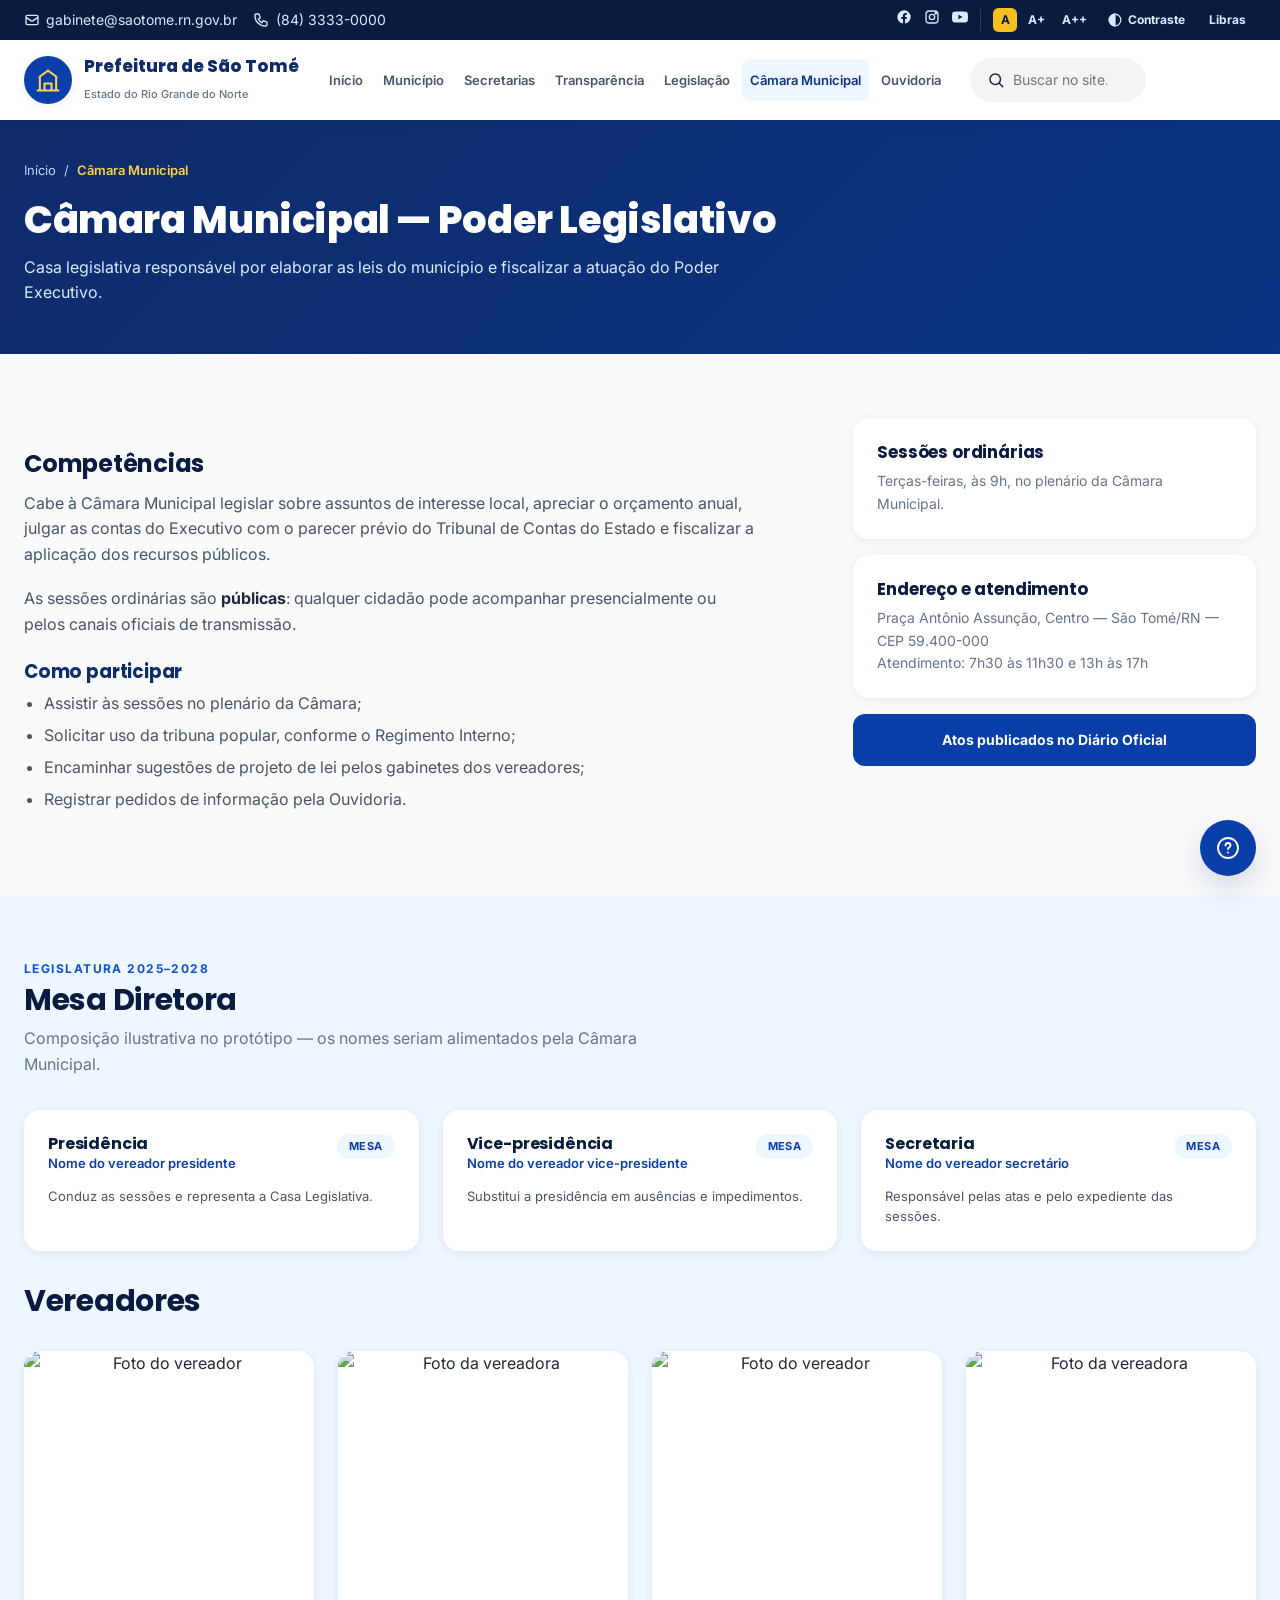
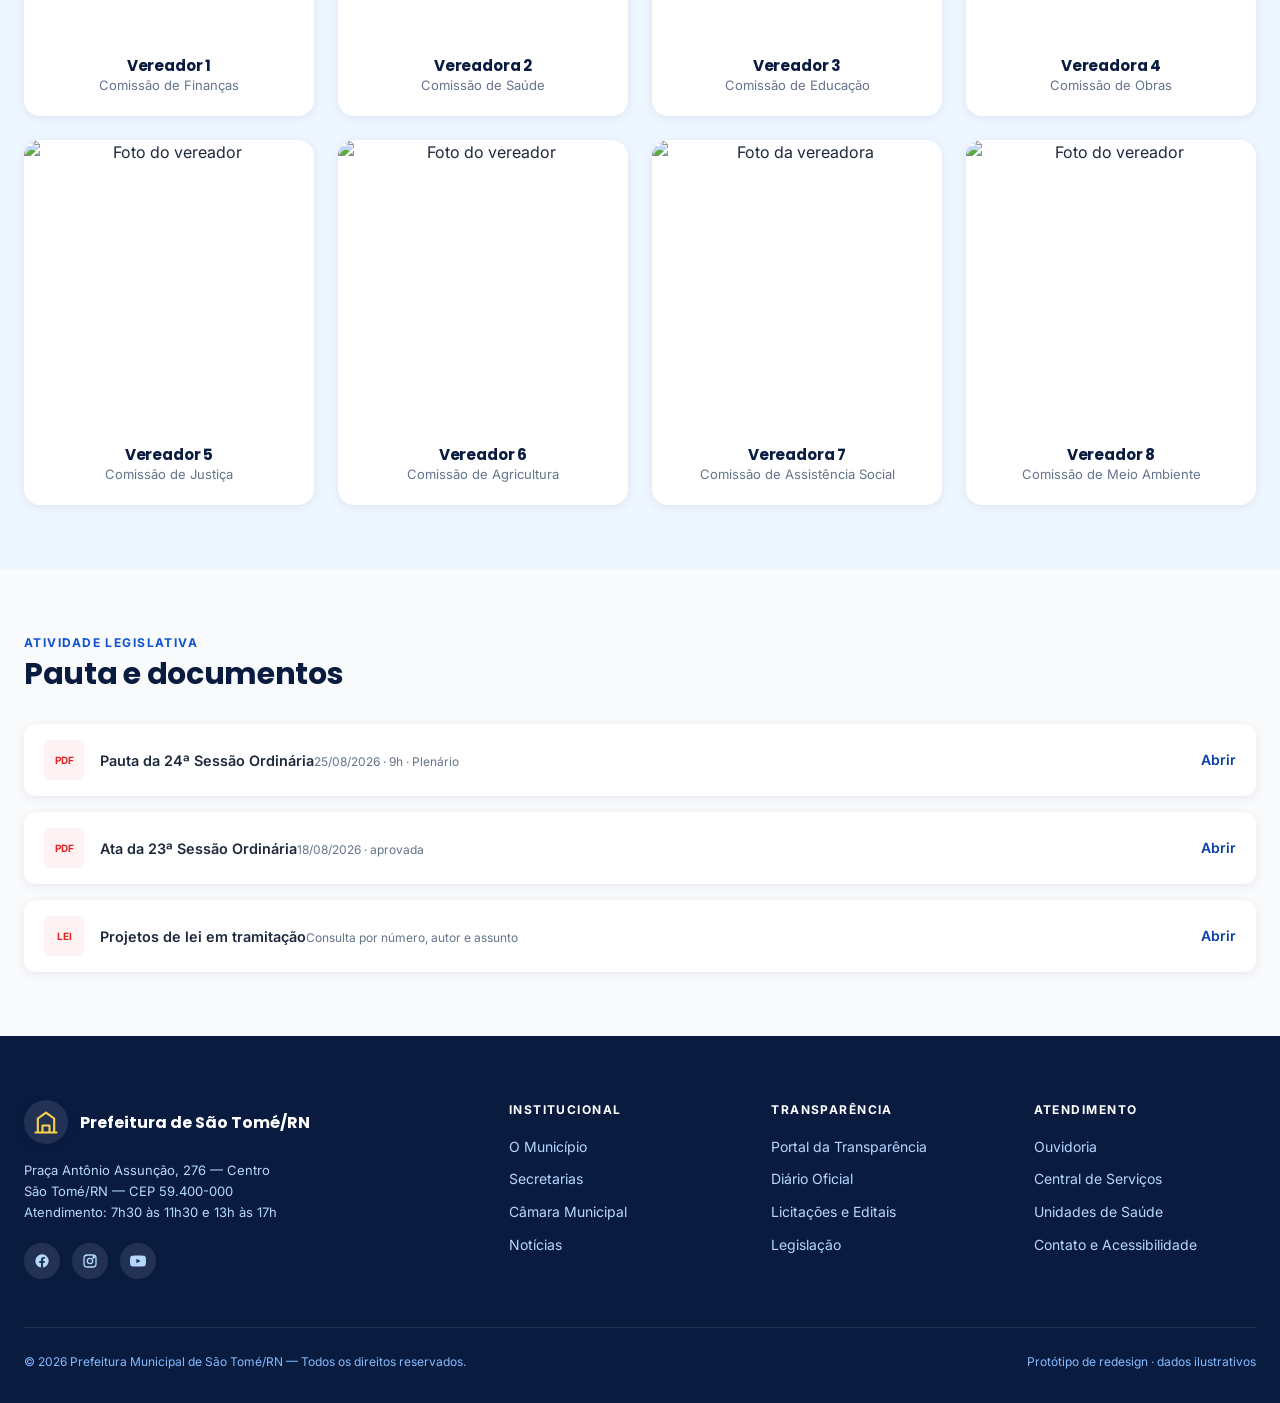
==== camara.html @ 7d00f26e "Add new HTML pages for services, transparency, educational units, and health units - Created servico" ====
<!DOCTYPE html>
<html lang="pt-BR">
<head>
<meta charset="UTF-8">
<meta name="viewport" content="width=device-width, initial-scale=1.0">
<title>Câmara Municipal — Prefeitura Municipal de São Tomé/RN</title>
<meta name="description" content="Poder Legislativo de São Tomé/RN: mesa diretora, vereadores, sessões e atividade legislativa.">
<link rel="preconnect" href="https://fonts.googleapis.com">
<link rel="preconnect" href="https://fonts.gstatic.com" crossorigin>
<link href="https://fonts.googleapis.com/css2?family=Inter:wght@400;500;600;700;800&family=Poppins:wght@600;700;800&display=swap" rel="stylesheet">
<link rel="stylesheet" href="assets/css/site.css">
<script src="assets/js/site.js" defer></script>
</head>
<body data-page="camara">

<main id="conteudo">

  <section class="page-hero">
    <div class="container">
      <nav class="breadcrumb" aria-label="Você está em">
        <a href="index.html">Início</a> <span>/</span> <span aria-current="page">Câmara Municipal</span>
      </nav>
      <h1>Câmara Municipal — Poder Legislativo</h1>
      <p>Casa legislativa responsável por elaborar as leis do município e fiscalizar a atuação do Poder Executivo.</p>
    </div>
  </section>

  <section class="section">
    <div class="container">
      <div class="grid grid--sidebar">
        <div class="prose">
          <h2>Competências</h2>
          <p>Cabe à Câmara Municipal legislar sobre assuntos de interesse local, apreciar o orçamento anual, julgar as contas do Executivo com o parecer prévio do Tribunal de Contas do Estado e fiscalizar a aplicação dos recursos públicos.</p>
          <p>As sessões ordinárias são <strong>públicas</strong>: qualquer cidadão pode acompanhar presencialmente ou pelos canais oficiais de transmissão.</p>
          <h3>Como participar</h3>
          <ul>
            <li>Assistir às sessões no plenário da Câmara;</li>
            <li>Solicitar uso da tribuna popular, conforme o Regimento Interno;</li>
            <li>Encaminhar sugestões de projeto de lei pelos gabinetes dos vereadores;</li>
            <li>Registrar pedidos de informação pela <a href="ouvidoria.html">Ouvidoria</a>.</li>
          </ul>
        </div>

        <aside class="stack">
          <div class="card">
            <div class="card__body">
              <h3 class="card__title">Sessões ordinárias</h3>
              <p class="card__text">Terças-feiras, às 9h, no plenário da Câmara Municipal.</p>
            </div>
          </div>
          <div class="card">
            <div class="card__body">
              <h3 class="card__title">Endereço e atendimento</h3>
              <p class="card__text">Praça Antônio Assunção, Centro — São Tomé/RN — CEP 59.400-000<br>Atendimento: 7h30 às 11h30 e 13h às 17h</p>
            </div>
          </div>
          <a class="btn btn--primary btn--block" href="https://www.diariomunicipal.com.br/femurn/" target="_blank" rel="noopener">Atos publicados no Diário Oficial</a>
        </aside>
      </div>
    </div>
  </section>

  <section class="section section--soft">
    <div class="container">
      <div class="section-head">
        <p class="eyebrow">Legislatura 2025–2028</p>
        <h2 class="section-title">Mesa Diretora</h2>
        <p class="lead">Composição ilustrativa no protótipo — os nomes seriam alimentados pela Câmara Municipal.</p>
      </div>

      <div class="grid grid--3 mb-4">
        <div class="unit-card">
          <div class="unit-card__head">
            <div><h3>Presidência</h3><p class="unit-card__role">Nome do vereador presidente</p></div>
            <span class="badge badge--soft">Mesa</span>
          </div>
          <p class="meta-line">Conduz as sessões e representa a Casa Legislativa.</p>
        </div>
        <div class="unit-card">
          <div class="unit-card__head">
            <div><h3>Vice-presidência</h3><p class="unit-card__role">Nome do vereador vice-presidente</p></div>
            <span class="badge badge--soft">Mesa</span>
          </div>
          <p class="meta-line">Substitui a presidência em ausências e impedimentos.</p>
        </div>
        <div class="unit-card">
          <div class="unit-card__head">
            <div><h3>Secretaria</h3><p class="unit-card__role">Nome do vereador secretário</p></div>
            <span class="badge badge--soft">Mesa</span>
          </div>
          <p class="meta-line">Responsável pelas atas e pelo expediente das sessões.</p>
        </div>
      </div>

      <div class="section-head">
        <h2 class="section-title">Vereadores</h2>
      </div>

      <div class="grid grid--4">
        <div class="person"><img src="https://placehold.co/300x300/0f2c6a/eef6ff?text=Vereador" alt="Foto do vereador"><h3>Vereador 1</h3><p>Comissão de Finanças</p></div>
        <div class="person"><img src="https://placehold.co/300x300/0a3ea8/eef6ff?text=Vereadora" alt="Foto da vereadora"><h3>Vereadora 2</h3><p>Comissão de Saúde</p></div>
        <div class="person"><img src="https://placehold.co/300x300/0c3384/eef6ff?text=Vereador" alt="Foto do vereador"><h3>Vereador 3</h3><p>Comissão de Educação</p></div>
        <div class="person"><img src="https://placehold.co/300x300/0f52d1/eef6ff?text=Vereadora" alt="Foto da vereadora"><h3>Vereadora 4</h3><p>Comissão de Obras</p></div>
        <div class="person"><img src="https://placehold.co/300x300/0f2c6a/eef6ff?text=Vereador" alt="Foto do vereador"><h3>Vereador 5</h3><p>Comissão de Justiça</p></div>
        <div class="person"><img src="https://placehold.co/300x300/0a3ea8/eef6ff?text=Vereador" alt="Foto do vereador"><h3>Vereador 6</h3><p>Comissão de Agricultura</p></div>
        <div class="person"><img src="https://placehold.co/300x300/0c3384/eef6ff?text=Vereadora" alt="Foto da vereadora"><h3>Vereadora 7</h3><p>Comissão de Assistência Social</p></div>
        <div class="person"><img src="https://placehold.co/300x300/0f52d1/eef6ff?text=Vereador" alt="Foto do vereador"><h3>Vereador 8</h3><p>Comissão de Meio Ambiente</p></div>
      </div>
    </div>
  </section>

  <section class="section">
    <div class="container">
      <div class="section-head">
        <p class="eyebrow">Atividade legislativa</p>
        <h2 class="section-title">Pauta e documentos</h2>
      </div>
      <div class="stack">
        <a class="doc-item" href="#">
          <span class="doc-item__icon">PDF</span>
          <span><strong>Pauta da 24ª Sessão Ordinária</strong><span class="doc-item__meta">25/08/2026 · 9h · Plenário</span></span>
          <span class="link-more">Abrir</span>
        </a>
        <a class="doc-item" href="#">
          <span class="doc-item__icon">PDF</span>
          <span><strong>Ata da 23ª Sessão Ordinária</strong><span class="doc-item__meta">18/08/2026 · aprovada</span></span>
          <span class="link-more">Abrir</span>
        </a>
        <a class="doc-item" href="legislacao.html">
          <span class="doc-item__icon">LEI</span>
          <span><strong>Projetos de lei em tramitação</strong><span class="doc-item__meta">Consulta por número, autor e assunto</span></span>
          <span class="link-more">Abrir</span>
        </a>
      </div>
    </div>
  </section>

</main>

</body>
</html>
---- assets/css/site.css ----
/* ==========================================================================
   Portal da Prefeitura de São Tomé/RN - Protótipo de alta fidelidade
   Folha de estilo única compartilhada por todas as páginas.
   Sumário:
     1. Tokens de design
     2. Reset e base
     3. Acessibilidade (contraste, escala de fonte, skip link)
     4. Layout (container, seções, grids)
     5. Tipografia
     6. Botões e badges
     7. Chrome do site (topbar, header, menu, rodapé, botão flutuante)
     8. Heros
     9. Componentes de conteúdo
    10. Utilitários
    11. Responsivo
   ========================================================================== */

/* ============================ 1. Tokens ================================== */
:root {
  --primary-50:#eef6ff;  --primary-100:#d9ebff; --primary-200:#b6d8ff;
  --primary-300:#84bcff;  --primary-400:#4c97ff; --primary-500:#2472fa;
  --primary-600:#0f52d1;  --primary-700:#0a3ea8; --primary-800:#0c3384;
  --primary-900:#0f2c6a;  --primary-950:#0a1b40;

  --accent-100:#fff3c4; --accent-200:#fce588; --accent-300:#fad24c;
  --accent-400:#f7bf22; --accent-500:#e8a20a; --accent-600:#c67d06;
  --accent-700:#9e5b09;

  --leaf-500:#1e8f5f; --leaf-600:#187348;
  --danger-500:#dc2626; --danger-50:#fef2f2;

  --slate-400:#94a3b8; --slate-500:#64748b; --slate-600:#475569;
  --slate-700:#334155; --slate-800:#1e293b; --slate-900:#0f172a;
  --gray-50:#f9fafb; --gray-100:#f3f4f6; --gray-200:#e5e7eb;

  --bg:var(--gray-50);
  --surface:#ffffff;
  --text:var(--slate-800);
  --muted:var(--slate-500);
  --border:var(--gray-200);

  --font-sans:'Inter', ui-sans-serif, system-ui, -apple-system, sans-serif;
  --font-display:'Poppins', ui-sans-serif, system-ui, sans-serif;

  --radius-sm:.5rem; --radius:.75rem; --radius-lg:1rem; --radius-xl:1.25rem;
  --shadow-card:0 2px 10px rgba(15,44,106,.08);
  --shadow-hover:0 12px 28px rgba(15,44,106,.16);

  --container:80rem;
  --header-h:5rem;
}

/* ========================= 2. Reset e base =============================== */
*, *::before, *::after { box-sizing: border-box; }
html { scroll-behavior: smooth; -webkit-text-size-adjust: 100%; }
body {
  margin: 0;
  background: var(--bg);
  color: var(--text);
  font-family: var(--font-sans);
  font-size: 1rem;
  line-height: 1.6;
  -webkit-font-smoothing: antialiased;
}
img { max-width: 100%; display: block; }
svg { flex-shrink: 0; }
a { color: inherit; text-decoration: none; }
button, input, select, textarea { font: inherit; color: inherit; }
h1, h2, h3, h4 { font-family: var(--font-display); margin: 0; line-height: 1.2; letter-spacing: -.01em; }
p { margin: 0; }
ul, ol { margin: 0; padding: 0; list-style: none; }
:focus-visible { outline: 3px solid var(--primary-400); outline-offset: 2px; border-radius: 4px; }

::-webkit-scrollbar { width: 10px; }
::-webkit-scrollbar-track { background: var(--primary-50); }
::-webkit-scrollbar-thumb { background: var(--primary-600); border-radius: 8px; }

/* ======================= 3. Acessibilidade =============================== */
.skip-link {
  position: absolute; left: -9999px; top: 0; z-index: 999;
  background: var(--primary-800); color: #fff; padding: .75rem 1.25rem;
  border-radius: 0 0 var(--radius) 0; font-weight: 600;
}
.skip-link:focus { left: 1rem; top: 1rem; border-radius: var(--radius); }

html.font-lg { font-size: 112.5%; }
html.font-xl { font-size: 125%; }

html.contrast body { background: #000; color: #fff; }
html.contrast .topbar,
html.contrast .site-header,
html.contrast .site-footer,
html.contrast .card,
html.contrast .news-card,
html.contrast .unit-card,
html.contrast .list-item,
html.contrast .form,
html.contrast .stat,
html.contrast .person,
html.contrast .doc-item,
html.contrast .accordion,
html.contrast .table-wrap,
html.contrast .shortcuts__bar,
html.contrast .page-hero,
html.contrast .home-hero,
html.contrast .section--band,
html.contrast .section--soft { background: #000 !important; color: #fff !important; }
html.contrast .card,
html.contrast .news-card,
html.contrast .unit-card,
html.contrast .list-item,
html.contrast .form,
html.contrast .stat,
html.contrast .person,
html.contrast .doc-item,
html.contrast .accordion,
html.contrast .table-wrap,
html.contrast .shortcuts__bar { border: 1px solid #fff; box-shadow: none; }
html.contrast a, html.contrast .nav-link { text-decoration: underline; }
html.contrast .btn { background: #000 !important; color: #fff !important; border: 2px solid #fff !important; }
html.contrast .eyebrow,
html.contrast .muted,
html.contrast .lead,
html.contrast .card__text,
html.contrast .section-title,
html.contrast .card__title,
html.contrast h1, html.contrast h2, html.contrast h3 { color: #fff !important; }
html.contrast img { filter: grayscale(1) contrast(1.2); }
html.contrast .badge, html.contrast .chip { background: #000 !important; color: #fff !important; border: 1px solid #fff; }
html.contrast .home-hero::before, html.contrast .map-mock::before { display: none; }

/* ============================ 4. Layout ================================== */
.container { width: 100%; max-width: var(--container); margin-inline: auto; padding-inline: 1rem; }
@media (min-width: 640px) { .container { padding-inline: 1.5rem; } }

.section { padding-block: 4rem; }
.section--tight { padding-block: 2.5rem; }
.section--band { background: var(--primary-950); color: #fff; }
.section--soft { background: var(--primary-50); }

.grid { display: grid; gap: 1.5rem; }
.grid--2 { grid-template-columns: repeat(2, minmax(0, 1fr)); }
.grid--3 { grid-template-columns: repeat(3, minmax(0, 1fr)); }
.grid--4 { grid-template-columns: repeat(4, minmax(0, 1fr)); }
.grid--sidebar { grid-template-columns: 2fr 1fr; }
.stack { display: flex; flex-direction: column; gap: 1rem; }
.row { display: flex; align-items: center; gap: .75rem; flex-wrap: wrap; }
.row--between { justify-content: space-between; align-items: flex-end; }

/* ========================= 5. Tipografia ================================= */
.eyebrow {
  font-size: .75rem; font-weight: 700; letter-spacing: .12em;
  text-transform: uppercase; color: var(--primary-600); margin-bottom: .25rem;
}
.section--band .eyebrow { color: var(--accent-400); }
.section-title { font-size: clamp(1.5rem, 1.2rem + 1.2vw, 1.875rem); font-weight: 700; color: var(--primary-950); }
.section--band .section-title { color: #fff; }
.section-head { margin-bottom: 2rem; max-width: 40rem; }
.lead { color: var(--muted); font-size: 1rem; margin-top: .5rem; }
.section--band .lead { color: var(--primary-200); }
.muted { color: var(--muted); }
.small { font-size: .8125rem; }

.prose { max-width: 46rem; color: var(--slate-600); }
.prose p { margin-bottom: 1.15rem; }
.prose h2 { font-size: 1.5rem; color: var(--primary-950); margin: 2rem 0 .75rem; }
.prose h3 { font-size: 1.15rem; color: var(--primary-900); margin: 1.5rem 0 .5rem; }
.prose ul { list-style: disc; padding-left: 1.25rem; margin-bottom: 1.15rem; }
.prose li { margin-bottom: .4rem; }
.prose strong { color: var(--slate-800); }
.prose blockquote {
  border-left: 4px solid var(--accent-400); background: var(--primary-50);
  padding: 1rem 1.25rem; border-radius: 0 var(--radius) var(--radius) 0;
  color: var(--slate-700); font-style: italic; margin-bottom: 1.15rem;
}

/* ====================== 6. Botões e badges =============================== */
.btn {
  display: inline-flex; align-items: center; justify-content: center; gap: .5rem;
  padding: .85rem 1.5rem; border-radius: var(--radius);
  font-size: .875rem; font-weight: 700; border: 1px solid transparent;
  cursor: pointer; transition: background .2s, color .2s, box-shadow .2s, border-color .2s;
}
.btn--primary { background: var(--primary-700); color: #fff; }
.btn--primary:hover { background: var(--primary-800); box-shadow: var(--shadow-hover); }
.btn--accent { background: var(--accent-400); color: var(--primary-950); box-shadow: var(--shadow-hover); }
.btn--accent:hover { background: var(--accent-300); }
.btn--ghost { background: rgba(255,255,255,.1); color: #fff; border-color: rgba(255,255,255,.25); }
.btn--ghost:hover { background: rgba(255,255,255,.2); }
.btn--outline { background: transparent; color: var(--primary-700); border-color: var(--primary-200); }
.btn--outline:hover { background: var(--primary-50); border-color: var(--primary-400); }
.btn--sm { padding: .5rem 1rem; font-size: .8125rem; }
.btn--block { width: 100%; }

.link-more { display: inline-flex; align-items: center; gap: .35rem; font-size: .875rem; font-weight: 600; color: var(--primary-700); }
.link-more:hover { color: var(--primary-900); }

.badge {
  display: inline-flex; align-items: center; gap: .35rem;
  padding: .25rem .75rem; border-radius: 999px;
  font-size: .6875rem; font-weight: 700; letter-spacing: .04em; text-transform: uppercase;
  background: var(--primary-700); color: #fff;
}
.badge--leaf { background: var(--leaf-600); }
.badge--accent { background: var(--accent-600); }
.badge--soft { background: var(--primary-50); color: var(--primary-700); }
.badge--open { background: #dcfce7; color: #166534; }
.badge--closed { background: var(--gray-100); color: var(--slate-600); }

/* ========================= 7. Chrome do site ============================= */
.topbar { background: var(--primary-950); color: var(--primary-100); font-size: .875rem; }
.topbar__inner { display: flex; align-items: center; justify-content: space-between; min-height: 2.5rem; gap: 1rem; }
.topbar__contacts { display: flex; align-items: center; gap: 1rem; }
.topbar a:hover { color: #fff; }
.topbar__link { display: inline-flex; align-items: center; gap: .4rem; }
.topbar__tools { display: flex; align-items: center; gap: .75rem; margin-left: auto; }
.topbar__social { display: flex; align-items: center; gap: .75rem; padding-right: .75rem; border-right: 1px solid rgba(255,255,255,.15); }
.a11y { display: flex; align-items: center; gap: .35rem; }
.a11y__btn {
  display: grid; place-items: center; height: 1.5rem; min-width: 1.5rem; padding: 0 .35rem;
  background: transparent; border: 0; border-radius: .35rem; font-weight: 700; font-size: .75rem; cursor: pointer; color: inherit;
}
.a11y__btn:hover { background: var(--primary-800); }
.a11y__btn[aria-pressed="true"] { background: var(--accent-400); color: var(--primary-950); }
.a11y__btn--wide { display: inline-flex; gap: .35rem; padding: 0 .6rem; }

.site-header { position: sticky; top: 0; z-index: 50; background: var(--surface); box-shadow: var(--shadow-card); }
.site-header__inner { display: flex; align-items: center; justify-content: space-between; gap: 1.5rem; height: var(--header-h); }
.brand { display: flex; align-items: center; gap: .75rem; flex-shrink: 0; }
.brand__mark { width: 3rem; height: 3rem; border-radius: 999px; background: var(--primary-700); color: var(--accent-300); display: grid; place-items: center; box-shadow: var(--shadow-card); }
.brand__name { font-family: var(--font-display); font-weight: 800; color: var(--primary-900); font-size: 1.05rem; line-height: 1.2; }
.brand__sub { font-size: .6875rem; color: var(--muted); font-weight: 500; }

.nav { display: flex; align-items: center; gap: .25rem; margin-inline: auto; min-width: 0; flex-wrap: nowrap; }
.nav-link {
  padding: .65rem .75rem; border-radius: var(--radius-sm);
  font-size: .875rem; font-weight: 600; color: var(--slate-600); transition: background .2s, color .2s;
  white-space: nowrap;
}
.nav-link:hover { color: var(--primary-800); background: var(--primary-50); }
.nav-link.is-active { color: var(--primary-800); background: var(--primary-50); }

.header__actions { display: flex; align-items: center; gap: .5rem; flex-shrink: 0; }
.search {
  display: flex; align-items: center; height: 2.75rem; flex: 0 1 16rem; min-width: 8rem;
  border-radius: 999px; background: var(--gray-100); border: 1px solid transparent; padding-inline: 1rem;
  transition: background .2s, border-color .2s;
}
.search:focus-within { background: #fff; border-color: var(--primary-400); }
.search input { background: transparent; border: 0; outline: none; font-size: .875rem; padding-inline: .5rem; width: 100%; }
.icon-btn { width: 2.5rem; height: 2.5rem; display: grid; place-items: center; border-radius: 999px; background: transparent; border: 0; cursor: pointer; color: var(--primary-900); }
.icon-btn:hover { background: var(--gray-100); }
.icon-btn--mobile { display: none; }

.mobile-menu { display: none; flex-direction: column; gap: .25rem; border-top: 1px solid var(--gray-100); padding: .75rem 1rem; background: var(--surface); }
.mobile-menu.is-open { display: flex; }
.mobile-menu .nav-link { padding: .7rem .75rem; }
.mobile-menu .search { display: flex; width: 100%; margin-bottom: .5rem; }

.site-footer { background: var(--primary-950); color: var(--primary-200); padding: 4rem 0 2rem; }
.site-footer__grid { display: grid; grid-template-columns: 2fr repeat(3, 1fr); gap: 2.5rem; padding-bottom: 3rem; border-bottom: 1px solid rgba(255,255,255,.1); }
.site-footer__title { font-size: .75rem; font-weight: 700; letter-spacing: .12em; text-transform: uppercase; color: #fff; margin-bottom: 1rem; }
.site-footer li { margin-bottom: .65rem; font-size: .875rem; }
.site-footer a:hover { color: #fff; }
.site-footer__brand { display: flex; align-items: center; gap: .75rem; margin-bottom: 1rem; }
.site-footer__brand .brand__mark { background: rgba(255,255,255,.1); width: 2.75rem; height: 2.75rem; }
.site-footer__brand p { font-family: var(--font-display); font-weight: 700; color: #fff; }
.social { display: flex; align-items: center; gap: .75rem; margin-top: 1.25rem; }
.social a { width: 2.25rem; height: 2.25rem; display: grid; place-items: center; border-radius: 999px; background: rgba(255,255,255,.1); transition: background .2s, color .2s; }
.social a:hover { background: var(--accent-400); color: var(--primary-950); }
.site-footer__bottom { padding-top: 1.5rem; display: flex; justify-content: space-between; gap: .75rem; font-size: .75rem; color: var(--primary-300); flex-wrap: wrap; }

.fab {
  position: fixed; right: 1.5rem; bottom: 1.5rem; z-index: 60;
  width: 3.5rem; height: 3.5rem; border-radius: 999px; border: 0; cursor: pointer;
  background: var(--primary-700); color: #fff; display: grid; place-items: center; box-shadow: var(--shadow-hover);
}
.fab:hover { background: var(--primary-800); }

/* ============================== 8. Heros ================================= */
.home-hero { position: relative; overflow: hidden; background: linear-gradient(135deg, var(--primary-800), var(--primary-700) 45%, var(--primary-900)); }
.home-hero::before {
  content: ""; position: absolute; inset: 0; opacity: .1;
  background-image: radial-gradient(circle at 20% 30%, #fff 1px, transparent 1px), radial-gradient(circle at 80% 70%, #fff 1px, transparent 1px);
  background-size: 40px 40px;
}
.home-hero__inner { position: relative; padding-block: 6rem; max-width: 42rem; }
.home-hero h1 { font-size: clamp(1.85rem, 1.2rem + 2.4vw, 3rem); font-weight: 800; color: #fff; }
.home-hero p { margin-top: 1.25rem; color: var(--primary-100); font-size: 1.05rem; }
.home-hero .row { margin-top: 2rem; gap: .75rem; }
.pill {
  display: inline-flex; align-items: center; gap: .5rem; margin-bottom: 1.25rem;
  padding: .3rem .85rem; border-radius: 999px; background: rgba(255,255,255,.1);
  color: var(--accent-200); font-size: .75rem; font-weight: 600; letter-spacing: .05em;
}

.page-hero { background: linear-gradient(135deg, var(--primary-900), var(--primary-800)); color: #fff; padding: 2.5rem 0 3rem; }
.page-hero h1 { font-size: clamp(1.6rem, 1.2rem + 1.8vw, 2.4rem); font-weight: 800; color: #fff; }
.page-hero p { margin-top: .75rem; color: var(--primary-100); max-width: 44rem; }
.breadcrumb { display: flex; align-items: center; gap: .5rem; flex-wrap: wrap; font-size: .8125rem; color: var(--primary-200); margin-bottom: 1rem; }
.breadcrumb a:hover { color: #fff; text-decoration: underline; }
.breadcrumb [aria-current] { color: var(--accent-300); font-weight: 600; }

/* =================== 9. Componentes de conteúdo ========================== */
.card { background: var(--surface); border-radius: var(--radius-lg); box-shadow: var(--shadow-card); overflow: hidden; transition: box-shadow .2s; }
.card--hover:hover { box-shadow: var(--shadow-hover); }
.card__body { padding: 1.5rem; }
.card__title { font-size: 1.05rem; font-weight: 700; color: var(--primary-950); font-family: var(--font-display); }
.card__text { margin-top: .5rem; font-size: .875rem; color: var(--muted); }
.card__icon { width: 2.75rem; height: 2.75rem; border-radius: var(--radius); background: var(--primary-100); color: var(--primary-700); display: grid; place-items: center; margin-bottom: 1rem; }

.shortcuts { position: relative; z-index: 10; margin-top: -2.25rem; }
.shortcuts__bar { background: var(--surface); border-radius: var(--radius-xl); box-shadow: var(--shadow-hover); display: grid; grid-template-columns: repeat(5, 1fr); overflow: hidden; }
.shortcut { display: flex; flex-direction: column; align-items: center; gap: .5rem; padding: 1.5rem .75rem; border-right: 1px solid var(--gray-100); transition: background .2s; text-align: center; }
.shortcut:last-child { border-right: 0; }
.shortcut:hover { background: var(--primary-50); }
.shortcut__icon { width: 2.75rem; height: 2.75rem; border-radius: var(--radius); background: var(--primary-100); color: var(--primary-700); display: grid; place-items: center; transition: background .2s, color .2s; }
.shortcut:hover .shortcut__icon { background: var(--primary-700); color: #fff; }
.shortcut span { font-size: .75rem; font-weight: 600; color: var(--slate-700); }

.news-card { display: flex; flex-direction: column; background: var(--surface); border-radius: var(--radius-lg); overflow: hidden; box-shadow: var(--shadow-card); transition: box-shadow .2s; }
.news-card:hover { box-shadow: var(--shadow-hover); }
.news-card__media { position: relative; aspect-ratio: 16 / 9; overflow: hidden; }
.news-card__media img { width: 100%; height: 100%; object-fit: cover; transition: transform .5s; }
.news-card:hover .news-card__media img { transform: scale(1.05); }
.news-card__media .badge { position: absolute; top: .75rem; left: .75rem; }
.news-card__body { padding: 1.25rem; }
.news-card__date { font-size: .75rem; color: var(--slate-400); font-weight: 500; margin-bottom: .5rem; }
.news-card__title { font-family: var(--font-display); font-weight: 700; font-size: 1rem; color: var(--slate-900); transition: color .2s; }
.news-card:hover .news-card__title { color: var(--primary-700); }
.news-card__text { margin-top: .5rem; font-size: .875rem; color: var(--muted); }
.news-card--featured { grid-column: span 2; }
.news-card--featured .news-card__title { font-size: 1.15rem; }

.service-card { display: block; padding: 1.75rem; border-radius: var(--radius-lg); background: rgba(255,255,255,.05); border: 1px solid rgba(255,255,255,.1); transition: background .2s, border-color .2s; }
.service-card:hover { background: #fff; border-color: #fff; }
.service-card__icon { width: 3rem; height: 3rem; border-radius: var(--radius); background: rgba(247,191,34,.2); color: var(--accent-300); display: grid; place-items: center; margin-bottom: 1.25rem; transition: background .2s, color .2s; }
.service-card:hover .service-card__icon { background: var(--accent-400); color: var(--primary-950); }
.service-card h3 { font-size: 1.1rem; font-weight: 700; color: #fff; transition: color .2s; }
.service-card p { margin-top: .5rem; font-size: .875rem; color: var(--primary-200); transition: color .2s; }
.service-card .link-more { margin-top: 1rem; color: var(--accent-300); }
.service-card:hover h3 { color: var(--primary-900); }
.service-card:hover p { color: var(--slate-500); }
.service-card:hover .link-more { color: var(--primary-700); }

.map-mock { position: relative; border-radius: var(--radius-lg); overflow: hidden; background: var(--primary-100); aspect-ratio: 16 / 10; box-shadow: var(--shadow-card); }
.map-mock::before {
  content: ""; position: absolute; inset: 0;
  background-image: linear-gradient(#c7ddff 1px, transparent 1px), linear-gradient(90deg, #c7ddff 1px, transparent 1px);
  background-size: 32px 32px;
}
.map-pin { position: absolute; width: 1rem; height: 1rem; border-radius: 999px; background: var(--primary-700); box-shadow: 0 0 0 4px var(--primary-300); }
.map-pin--leaf { background: var(--leaf-600); box-shadow: 0 0 0 4px rgba(30,143,95,.3); }
.map-pin--accent { background: var(--accent-500); box-shadow: 0 0 0 4px var(--accent-300); }
.map-pin--pulse { animation: pulse 2s infinite; }
@keyframes pulse { 0%,100% { opacity: 1; } 50% { opacity: .5; } }
.map-mock__tag { position: absolute; right: 1rem; bottom: 1rem; background: rgba(255,255,255,.9); padding: .4rem .75rem; border-radius: var(--radius-sm); font-size: .75rem; font-weight: 600; color: var(--slate-600); box-shadow: var(--shadow-card); }

.list-item { display: flex; align-items: center; gap: 1rem; padding: 1rem; border-radius: var(--radius); background: var(--surface); box-shadow: var(--shadow-card); transition: box-shadow .2s; }
.list-item:hover { box-shadow: var(--shadow-hover); }
.list-item__icon { width: 2.5rem; height: 2.5rem; flex-shrink: 0; border-radius: var(--radius-sm); background: var(--primary-100); color: var(--primary-700); display: grid; place-items: center; }
.list-item__icon--leaf { background: rgba(30,143,95,.1); color: var(--leaf-600); }
.list-item__icon--accent { background: rgba(232,162,10,.12); color: var(--accent-600); }
.list-item p { font-size: .875rem; font-weight: 600; color: var(--slate-800); }
.list-item .small { font-weight: 400; color: var(--muted); }
.list-item--dashed { justify-content: center; border: 2px dashed var(--primary-200); background: transparent; box-shadow: none; color: var(--primary-700); font-weight: 600; font-size: .875rem; }
.list-item--dashed:hover { background: var(--primary-50); box-shadow: none; }

.unit-card { background: var(--surface); border-radius: var(--radius-lg); box-shadow: var(--shadow-card); padding: 1.5rem; display: flex; flex-direction: column; gap: .75rem; transition: box-shadow .2s; }
.unit-card:hover { box-shadow: var(--shadow-hover); }
.unit-card__head { display: flex; align-items: flex-start; justify-content: space-between; gap: .75rem; }
.unit-card h3 { font-size: 1rem; font-weight: 700; color: var(--primary-950); }
.unit-card__role { font-size: .8125rem; color: var(--primary-700); font-weight: 600; }
.meta-line { display: flex; align-items: flex-start; gap: .5rem; font-size: .8125rem; color: var(--slate-600); }
.meta-line svg { color: var(--primary-600); margin-top: .15rem; }
.meta-line a:hover { color: var(--primary-700); text-decoration: underline; }

.table-wrap { overflow-x: auto; background: var(--surface); border-radius: var(--radius-lg); box-shadow: var(--shadow-card); }
table.data { width: 100%; border-collapse: collapse; font-size: .875rem; min-width: 44rem; }
table.data th, table.data td { text-align: left; padding: .9rem 1.25rem; border-bottom: 1px solid var(--gray-100); }
table.data thead th { background: var(--primary-50); color: var(--primary-900); font-size: .75rem; text-transform: uppercase; letter-spacing: .06em; }
table.data tbody tr:hover { background: var(--primary-50); }
table.data tbody tr:last-child td { border-bottom: 0; }

.datalist { display: grid; grid-template-columns: repeat(2, minmax(0,1fr)); gap: 1rem; }
.datalist > div { background: var(--surface); border-radius: var(--radius); box-shadow: var(--shadow-card); padding: 1rem 1.25rem; }
.datalist dt { font-size: .6875rem; text-transform: uppercase; letter-spacing: .08em; color: var(--muted); font-weight: 700; }
.datalist dd { margin: .25rem 0 0; font-family: var(--font-display); font-weight: 700; color: var(--primary-900); font-size: 1.05rem; }

.tabs { display: flex; gap: .5rem; flex-wrap: wrap; border-bottom: 1px solid var(--border); margin-bottom: 2rem; }
.tab {
  padding: .75rem 1.15rem; border: 0; background: transparent; cursor: pointer;
  font-size: .875rem; font-weight: 600; color: var(--slate-600); border-bottom: 3px solid transparent; margin-bottom: -1px;
}
.tab:hover { color: var(--primary-700); }
.tab[aria-selected="true"] { color: var(--primary-800); border-bottom-color: var(--accent-400); }
.tab-panel[hidden] { display: none; }

.accordion { background: var(--surface); border-radius: var(--radius); box-shadow: var(--shadow-card); overflow: hidden; }
.accordion + .accordion { margin-top: .75rem; }
.accordion summary { cursor: pointer; padding: 1.15rem 1.5rem; font-weight: 600; color: var(--primary-900); display: flex; justify-content: space-between; align-items: center; gap: 1rem; list-style: none; }
.accordion summary::-webkit-details-marker { display: none; }
.accordion summary::after { content: "+"; font-size: 1.25rem; color: var(--primary-600); }
.accordion[open] summary::after { content: "\2013"; }
.accordion__body { padding: 0 1.5rem 1.5rem; font-size: .9rem; color: var(--slate-600); }

.chips { display: flex; gap: .5rem; flex-wrap: wrap; }
.chip {
  padding: .45rem 1rem; border-radius: 999px; border: 1px solid var(--border); background: var(--surface);
  font-size: .8125rem; font-weight: 600; color: var(--slate-600); cursor: pointer; transition: all .2s;
}
.chip:hover { border-color: var(--primary-400); color: var(--primary-700); }
.chip[aria-pressed="true"] { background: var(--primary-700); border-color: var(--primary-700); color: #fff; }

.filter-bar { display: flex; gap: .75rem; flex-wrap: wrap; align-items: center; margin-bottom: 2rem; }
.filter-bar .search { background: #fff; border-color: var(--border); }

.form { background: var(--surface); border-radius: var(--radius-lg); box-shadow: var(--shadow-card); padding: 1.75rem; display: grid; gap: 1.15rem; }
.field { display: grid; gap: .4rem; }
.field label { font-size: .8125rem; font-weight: 600; color: var(--slate-700); }
.field .hint { font-size: .75rem; color: var(--muted); }
.field input, .field select, .field textarea {
  padding: .75rem .9rem; border: 1px solid var(--border); border-radius: var(--radius-sm);
  background: #fff; font-size: .875rem; outline: none; transition: border-color .2s, box-shadow .2s; width: 100%;
}
.field input:focus, .field select:focus, .field textarea:focus { border-color: var(--primary-400); box-shadow: 0 0 0 3px var(--primary-100); }
.field textarea { min-height: 8rem; resize: vertical; }
.field--inline { display: flex; align-items: center; gap: .5rem; }
.field--inline input { width: auto; }
.form__row { display: grid; grid-template-columns: repeat(2, minmax(0,1fr)); gap: 1.15rem; }
.form-status { display: none; padding: 1rem 1.25rem; border-radius: var(--radius); background: #dcfce7; color: #166534; font-size: .875rem; font-weight: 600; }
.form-status.is-visible { display: block; }

.callout { display: flex; gap: 1rem; padding: 1.25rem 1.5rem; border-radius: var(--radius-lg); background: var(--primary-50); border-left: 4px solid var(--primary-600); color: var(--slate-700); font-size: .875rem; }
.callout--accent { background: var(--accent-100); border-left-color: var(--accent-500); }
.callout h3 { font-size: .95rem; color: var(--primary-950); margin-bottom: .25rem; }

.pagination { display: flex; justify-content: center; gap: .35rem; margin-top: 2.5rem; }
.pagination a, .pagination span {
  min-width: 2.5rem; height: 2.5rem; display: grid; place-items: center; padding-inline: .6rem;
  border-radius: var(--radius-sm); font-size: .875rem; font-weight: 600; color: var(--slate-600); background: var(--surface); box-shadow: var(--shadow-card);
}
.pagination a:hover { background: var(--primary-50); color: var(--primary-800); }
.pagination .is-current { background: var(--primary-700); color: #fff; }

.doc-item { display: flex; align-items: center; gap: 1rem; padding: 1rem 1.25rem; background: var(--surface); border-radius: var(--radius); box-shadow: var(--shadow-card); transition: box-shadow .2s; }
.doc-item:hover { box-shadow: var(--shadow-hover); }
.doc-item__icon { width: 2.5rem; height: 2.5rem; border-radius: var(--radius-sm); display: grid; place-items: center; background: var(--danger-50); color: var(--danger-500); flex-shrink: 0; font-size: .625rem; font-weight: 700; }
.doc-item__meta { font-size: .75rem; color: var(--muted); }
.doc-item strong { font-size: .9rem; color: var(--slate-800); font-weight: 600; }
.doc-item .link-more { margin-left: auto; }

.stat { background: var(--surface); border-radius: var(--radius-lg); box-shadow: var(--shadow-card); padding: 1.5rem; }
.stat__value { font-family: var(--font-display); font-size: 1.75rem; font-weight: 800; color: var(--primary-800); }
.stat__label { font-size: .8125rem; color: var(--muted); margin-top: .25rem; }

.person { background: var(--surface); border-radius: var(--radius-lg); box-shadow: var(--shadow-card); overflow: hidden; text-align: center; padding-bottom: 1.25rem; }
.person img { width: 100%; aspect-ratio: 1 / 1; object-fit: cover; }
.person h3 { font-size: .95rem; margin-top: 1rem; color: var(--primary-950); }
.person p { font-size: .8125rem; color: var(--muted); }

.empty-state { display: none; text-align: center; padding: 3rem 1rem; color: var(--muted); }
.empty-state.is-visible { display: block; }

.article-hero img { width: 100%; border-radius: var(--radius-lg); box-shadow: var(--shadow-card); aspect-ratio: 16/7; object-fit: cover; }
.article-meta { display: flex; gap: 1rem; flex-wrap: wrap; align-items: center; font-size: .8125rem; color: var(--muted); margin-bottom: 1.5rem; }

/* ========================= 10. Utilitários =============================== */
.hide { display: none !important; }
.center { text-align: center; }
.mt-1 { margin-top: .5rem; } .mt-2 { margin-top: 1rem; } .mt-3 { margin-top: 1.5rem; }
.mt-4 { margin-top: 2rem; } .mt-6 { margin-top: 3rem; }
.mb-2 { margin-bottom: 1rem; } .mb-3 { margin-bottom: 1.5rem; } .mb-4 { margin-bottom: 2rem; }
.sr-only { position: absolute; width: 1px; height: 1px; padding: 0; margin: -1px; overflow: hidden; clip: rect(0,0,0,0); white-space: nowrap; border: 0; }

/* ========================== 11. Responsivo =============================== */
@media (max-width: 1339px) {
  .site-header__inner { gap: 1rem; }
  .nav-link { padding-inline: .5rem; font-size: .8125rem; }
  .site-header__inner .search { flex-basis: 11rem; }
}
@media (max-width: 1023px) {
  .nav { display: none; }
  .icon-btn--mobile { display: grid; }
  .grid--4 { grid-template-columns: repeat(2, minmax(0,1fr)); }
  .grid--sidebar { grid-template-columns: 1fr; }
  .site-footer__grid { grid-template-columns: repeat(2, minmax(0,1fr)); }
}
@media (max-width: 767px) {
  .site-header__inner .search { display: none; }
  .topbar__contacts, .topbar__social { display: none; }
  .grid--2, .grid--3, .grid--4, .datalist, .form__row { grid-template-columns: 1fr; }
  .shortcuts__bar { grid-template-columns: repeat(2, 1fr); }
  .shortcut { border-bottom: 1px solid var(--gray-100); border-right: 1px solid var(--gray-100); }
  .shortcut:last-child { grid-column: span 2; border-bottom: 0; }
  .news-card--featured { grid-column: span 1; }
  .section { padding-block: 2.5rem; }
  .home-hero__inner { padding-block: 3.5rem; }
  .row--between { align-items: flex-start; flex-direction: column; }
  table.data { min-width: 36rem; }
}
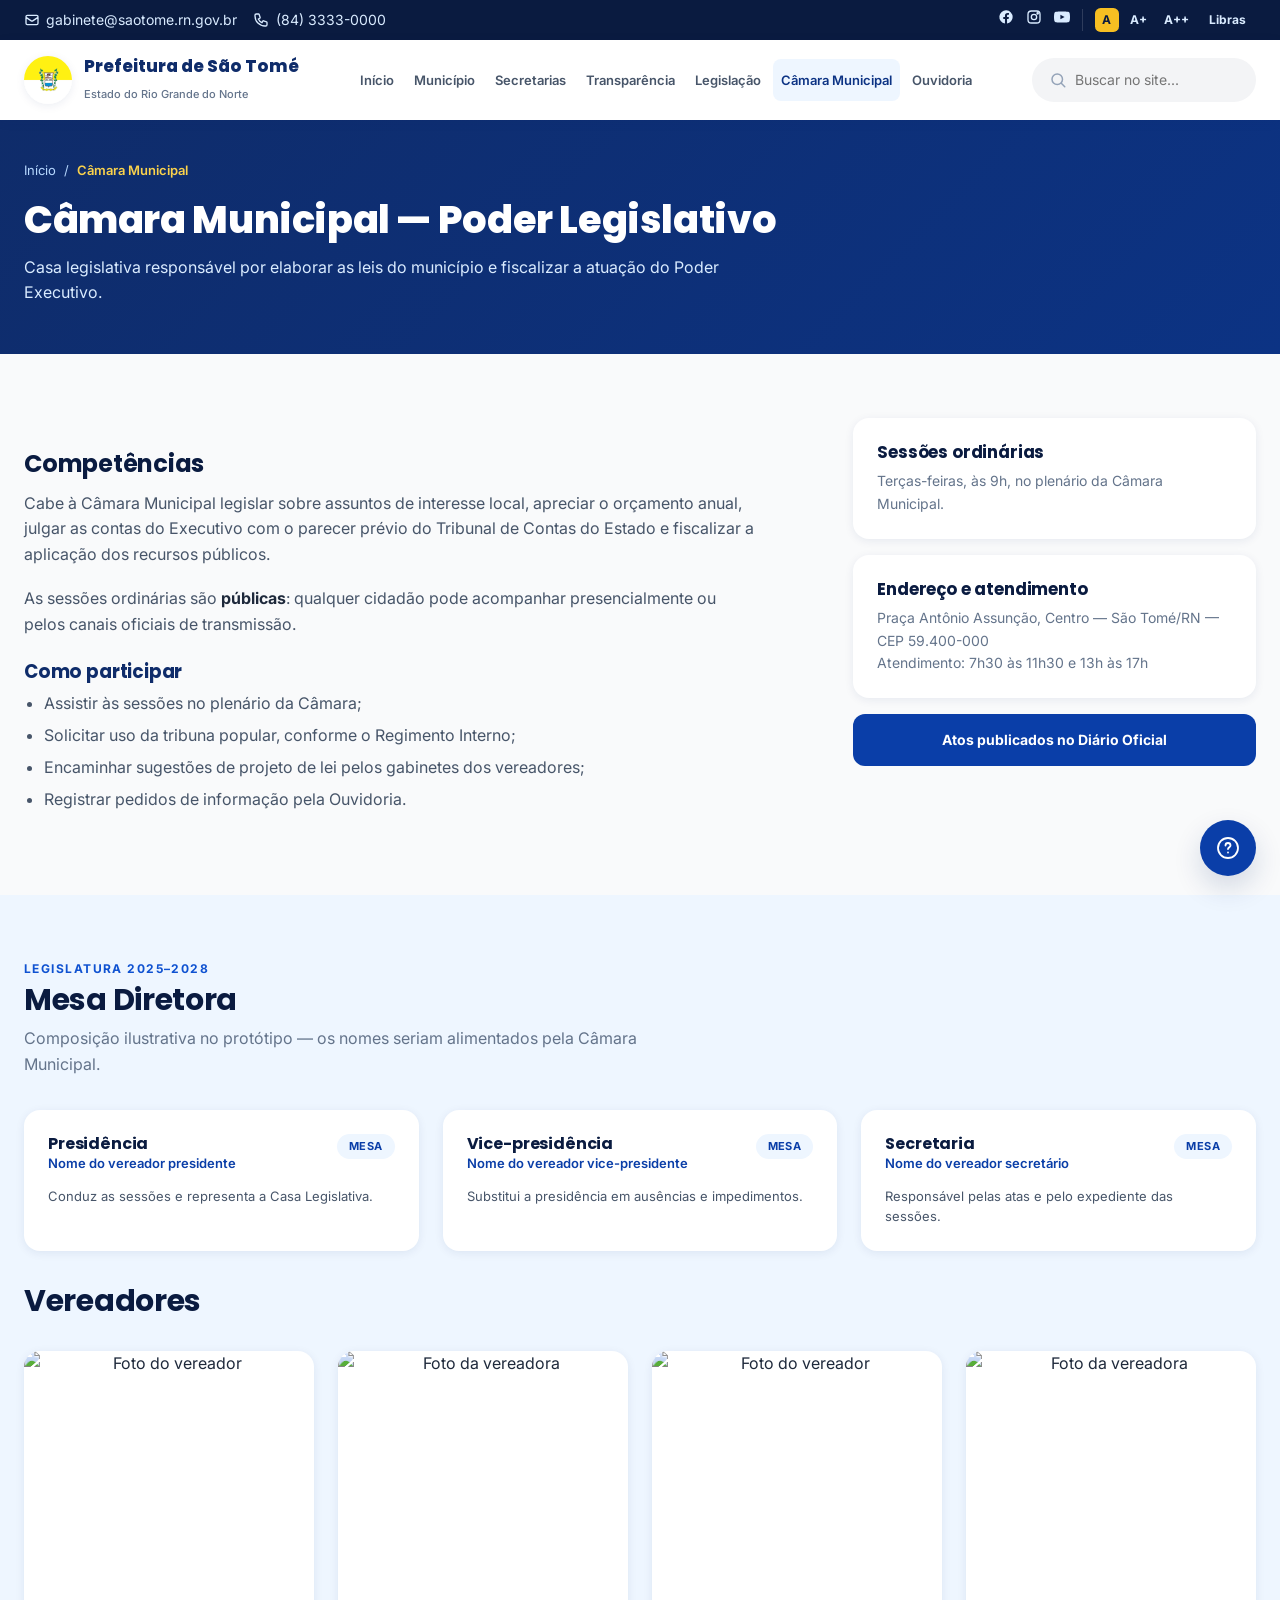
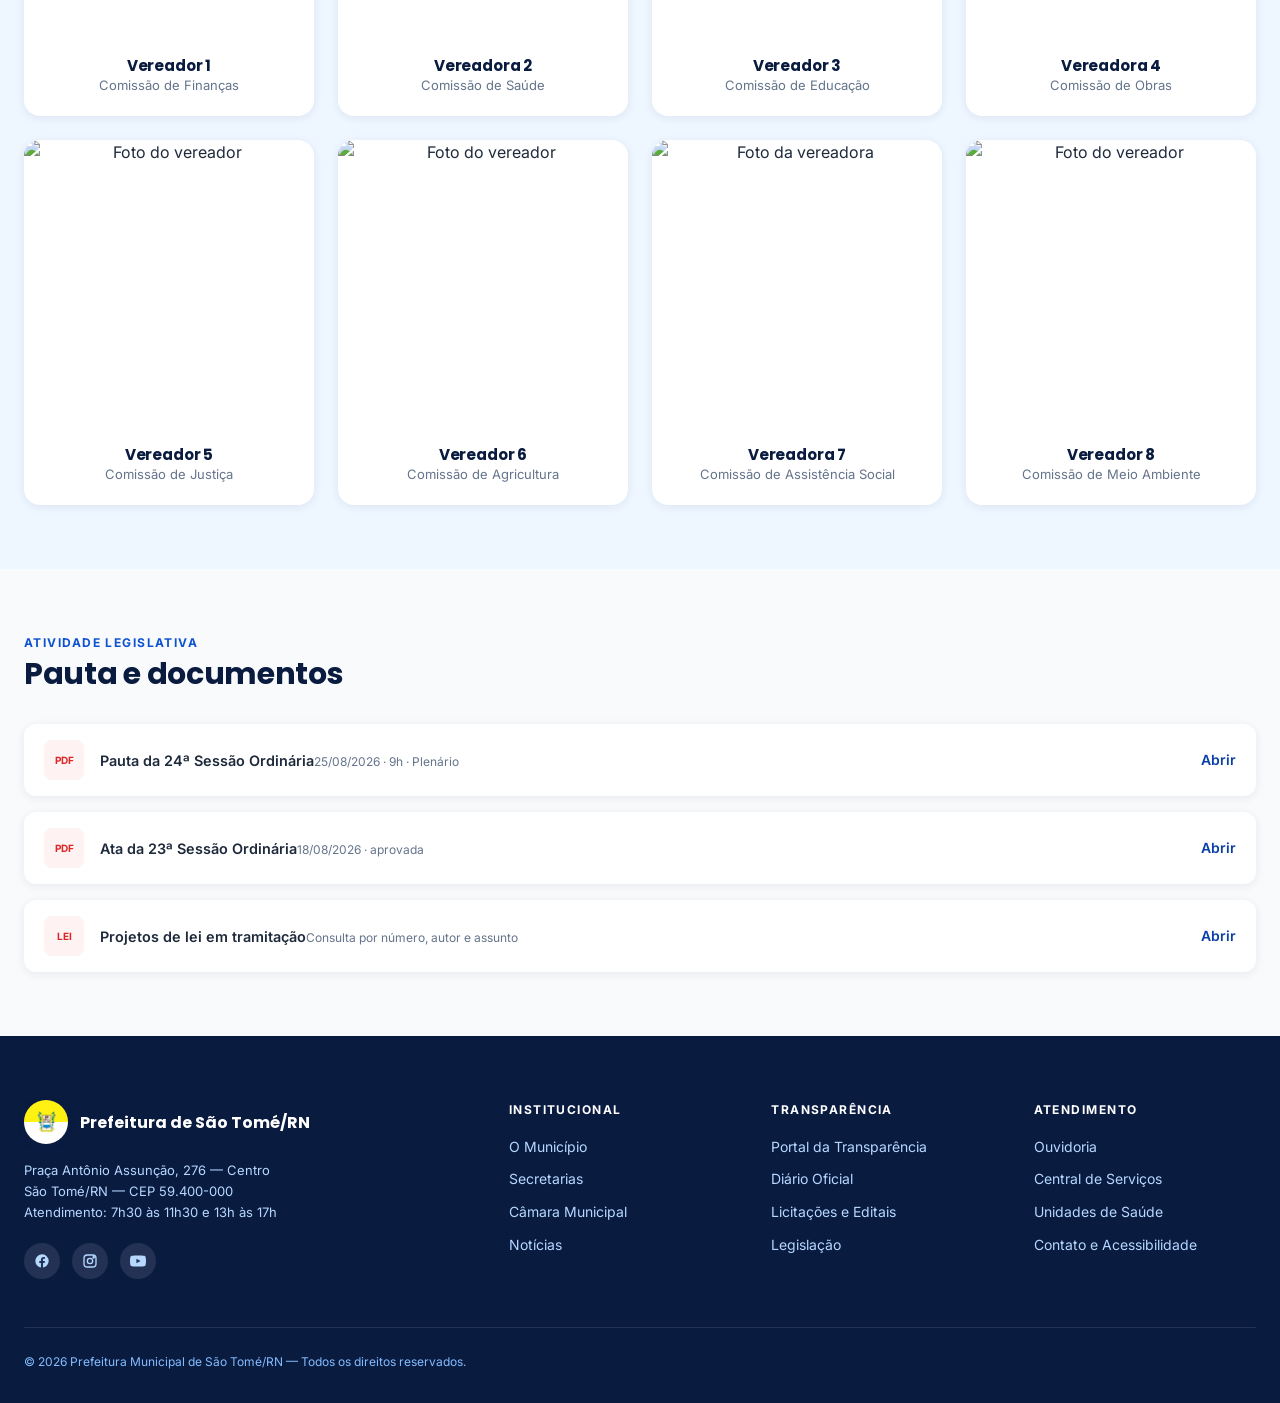
==== commit 5cedd44f: "Add favicon to unidades-escolares and unidades-saude pages; include new emblem image" ====
--- a/camara.html
+++ b/camara.html
@@ -8,6 +8,7 @@
 <link rel="preconnect" href="https://fonts.googleapis.com">
 <link rel="preconnect" href="https://fonts.gstatic.com" crossorigin>
 <link href="https://fonts.googleapis.com/css2?family=Inter:wght@400;500;600;700;800&family=Poppins:wght@600;700;800&display=swap" rel="stylesheet">
+<link rel="icon" href="assets/img/brasao-sao-tome.png">
 <link rel="stylesheet" href="assets/css/site.css">
 <script src="assets/js/site.js" defer></script>
 </head>
@@ -116,12 +117,12 @@
         <h2 class="section-title">Pauta e documentos</h2>
       </div>
       <div class="stack">
-        <a class="doc-item" href="#">
+        <a class="doc-item ext" href="https://saotome.rn.gov.br/poder-lesgislativo/" target="_blank" rel="noopener">
           <span class="doc-item__icon">PDF</span>
           <span><strong>Pauta da 24ª Sessão Ordinária</strong><span class="doc-item__meta">25/08/2026 · 9h · Plenário</span></span>
           <span class="link-more">Abrir</span>
         </a>
-        <a class="doc-item" href="#">
+        <a class="doc-item ext" href="https://saotome.rn.gov.br/poder-lesgislativo/" target="_blank" rel="noopener">
           <span class="doc-item__icon">PDF</span>
           <span><strong>Ata da 23ª Sessão Ordinária</strong><span class="doc-item__meta">18/08/2026 · aprovada</span></span>
           <span class="link-more">Abrir</span>
--- a/assets/css/site.css
+++ b/assets/css/site.css
@@ -4,7 +4,7 @@
    Sumário:
      1. Tokens de design
      2. Reset e base
-     3. Acessibilidade (contraste, escala de fonte, skip link)
+     3. Acessibilidade (escala de fonte, skip link)
      4. Layout (container, seções, grids)
      5. Tipografia
      6. Botões e badges
@@ -86,48 +86,6 @@
 html.font-lg { font-size: 112.5%; }
 html.font-xl { font-size: 125%; }
 
-html.contrast body { background: #000; color: #fff; }
-html.contrast .topbar,
-html.contrast .site-header,
-html.contrast .site-footer,
-html.contrast .card,
-html.contrast .news-card,
-html.contrast .unit-card,
-html.contrast .list-item,
-html.contrast .form,
-html.contrast .stat,
-html.contrast .person,
-html.contrast .doc-item,
-html.contrast .accordion,
-html.contrast .table-wrap,
-html.contrast .shortcuts__bar,
-html.contrast .page-hero,
-html.contrast .home-hero,
-html.contrast .section--band,
-html.contrast .section--soft { background: #000 !important; color: #fff !important; }
-html.contrast .card,
-html.contrast .news-card,
-html.contrast .unit-card,
-html.contrast .list-item,
-html.contrast .form,
-html.contrast .stat,
-html.contrast .person,
-html.contrast .doc-item,
-html.contrast .accordion,
-html.contrast .table-wrap,
-html.contrast .shortcuts__bar { border: 1px solid #fff; box-shadow: none; }
-html.contrast a, html.contrast .nav-link { text-decoration: underline; }
-html.contrast .btn { background: #000 !important; color: #fff !important; border: 2px solid #fff !important; }
-html.contrast .eyebrow,
-html.contrast .muted,
-html.contrast .lead,
-html.contrast .card__text,
-html.contrast .section-title,
-html.contrast .card__title,
-html.contrast h1, html.contrast h2, html.contrast h3 { color: #fff !important; }
-html.contrast img { filter: grayscale(1) contrast(1.2); }
-html.contrast .badge, html.contrast .chip { background: #000 !important; color: #fff !important; border: 1px solid #fff; }
-html.contrast .home-hero::before, html.contrast .map-mock::before { display: none; }
 
 /* ============================ 4. Layout ================================== */
 .container { width: 100%; max-width: var(--container); margin-inline: auto; padding-inline: 1rem; }
@@ -194,6 +152,17 @@
 
 .link-more { display: inline-flex; align-items: center; gap: .35rem; font-size: .875rem; font-weight: 600; color: var(--primary-700); }
 .link-more:hover { color: var(--primary-900); }
+
+/* Link que sai do protótipo para um site oficial */
+.ext > .card__body::after,
+.ext.link-more::after,
+.ext.btn::after,
+.ext.shortcut::after { content: "\2197"; font-weight: 700; opacity: .6; }
+.ext.link-more::after, .ext.btn::after { margin-left: .15rem; }
+.ext > .card__body::after { display: block; margin-top: .75rem; font-size: .875rem; color: var(--primary-700); opacity: 1; }
+.ext.shortcut::after { position: absolute; top: .5rem; right: .6rem; font-size: .75rem; }
+.shortcut { position: relative; }
+.service-card.ext h3::after { content: " \2197"; opacity: .6; font-size: .8em; }
 
 .badge {
   display: inline-flex; align-items: center; gap: .35rem;
@@ -227,7 +196,8 @@
 .site-header { position: sticky; top: 0; z-index: 50; background: var(--surface); box-shadow: var(--shadow-card); }
 .site-header__inner { display: flex; align-items: center; justify-content: space-between; gap: 1.5rem; height: var(--header-h); }
 .brand { display: flex; align-items: center; gap: .75rem; flex-shrink: 0; }
-.brand__mark { width: 3rem; height: 3rem; border-radius: 999px; background: var(--primary-700); color: var(--accent-300); display: grid; place-items: center; box-shadow: var(--shadow-card); }
+.brand__mark { width: 3rem; height: 3rem; border-radius: 999px; overflow: hidden; background: var(--surface); display: grid; place-items: center; box-shadow: var(--shadow-card); flex-shrink: 0; }
+.brand__mark img { width: 100%; height: 100%; object-fit: cover; }
 .brand__name { font-family: var(--font-display); font-weight: 800; color: var(--primary-900); font-size: 1.05rem; line-height: 1.2; }
 .brand__sub { font-size: .6875rem; color: var(--muted); font-weight: 500; }
 
@@ -242,20 +212,34 @@
 
 .header__actions { display: flex; align-items: center; gap: .5rem; flex-shrink: 0; }
 .search {
-  display: flex; align-items: center; height: 2.75rem; flex: 0 1 16rem; min-width: 8rem;
+  display: flex; align-items: center; height: 2.75rem; width: 100%;
   border-radius: 999px; background: var(--gray-100); border: 1px solid transparent; padding-inline: 1rem;
   transition: background .2s, border-color .2s;
+  color: var(--slate-400);
 }
 .search:focus-within { background: #fff; border-color: var(--primary-400); }
-.search input { background: transparent; border: 0; outline: none; font-size: .875rem; padding-inline: .5rem; width: 100%; }
+.search input { background: transparent; border: 0; outline: none; font-size: .875rem; padding-inline: .5rem; width: 100%; min-width: 0; color: var(--text); }
+/* Campo inline do cabeçalho: só aparece quando sobra espaço ao lado do menu.
+   Quem decide é o site.js (classe .has-inline-search), medindo o espaço real. */
+.search--inline { display: none; width: 14rem; flex: 0 0 auto; }
+.site-header.has-inline-search .search--inline { display: flex; }
+.site-header.has-inline-search .icon-btn--search { display: none; }
+/* Com o campo na linha, o menu usa a versão compacta para tudo caber */
+.site-header.has-inline-search .nav-link { padding-inline: .5rem; font-size: .8125rem; }
+/* Menu não cabe na linha: vira hambúrguer mesmo acima de 1024px */
+.site-header.nav-collapsed .nav { display: none; }
+.site-header.nav-collapsed .icon-btn--mobile { display: grid; }
 .icon-btn { width: 2.5rem; height: 2.5rem; display: grid; place-items: center; border-radius: 999px; background: transparent; border: 0; cursor: pointer; color: var(--primary-900); }
 .icon-btn:hover { background: var(--gray-100); }
 .icon-btn--mobile { display: none; }
 
+/* Painel de busca aberto pelo botão de lupa */
+.search-panel { border-top: 1px solid var(--gray-100); background: var(--surface); padding: .75rem 0; }
+.search-panel[hidden] { display: none; }
+
 .mobile-menu { display: none; flex-direction: column; gap: .25rem; border-top: 1px solid var(--gray-100); padding: .75rem 1rem; background: var(--surface); }
 .mobile-menu.is-open { display: flex; }
 .mobile-menu .nav-link { padding: .7rem .75rem; }
-.mobile-menu .search { display: flex; width: 100%; margin-bottom: .5rem; }
 
 .site-footer { background: var(--primary-950); color: var(--primary-200); padding: 4rem 0 2rem; }
 .site-footer__grid { display: grid; grid-template-columns: 2fr repeat(3, 1fr); gap: 2.5rem; padding-bottom: 3rem; border-bottom: 1px solid rgba(255,255,255,.1); }
@@ -474,10 +458,9 @@
 .sr-only { position: absolute; width: 1px; height: 1px; padding: 0; margin: -1px; overflow: hidden; clip: rect(0,0,0,0); white-space: nowrap; border: 0; }
 
 /* ========================== 11. Responsivo =============================== */
-@media (max-width: 1339px) {
+@media (max-width: 1359px) {
   .site-header__inner { gap: 1rem; }
   .nav-link { padding-inline: .5rem; font-size: .8125rem; }
-  .site-header__inner .search { flex-basis: 11rem; }
 }
 @media (max-width: 1023px) {
   .nav { display: none; }
@@ -487,7 +470,6 @@
   .site-footer__grid { grid-template-columns: repeat(2, minmax(0,1fr)); }
 }
 @media (max-width: 767px) {
-  .site-header__inner .search { display: none; }
   .topbar__contacts, .topbar__social { display: none; }
   .grid--2, .grid--3, .grid--4, .datalist, .form__row { grid-template-columns: 1fr; }
   .shortcuts__bar { grid-template-columns: repeat(2, 1fr); }
